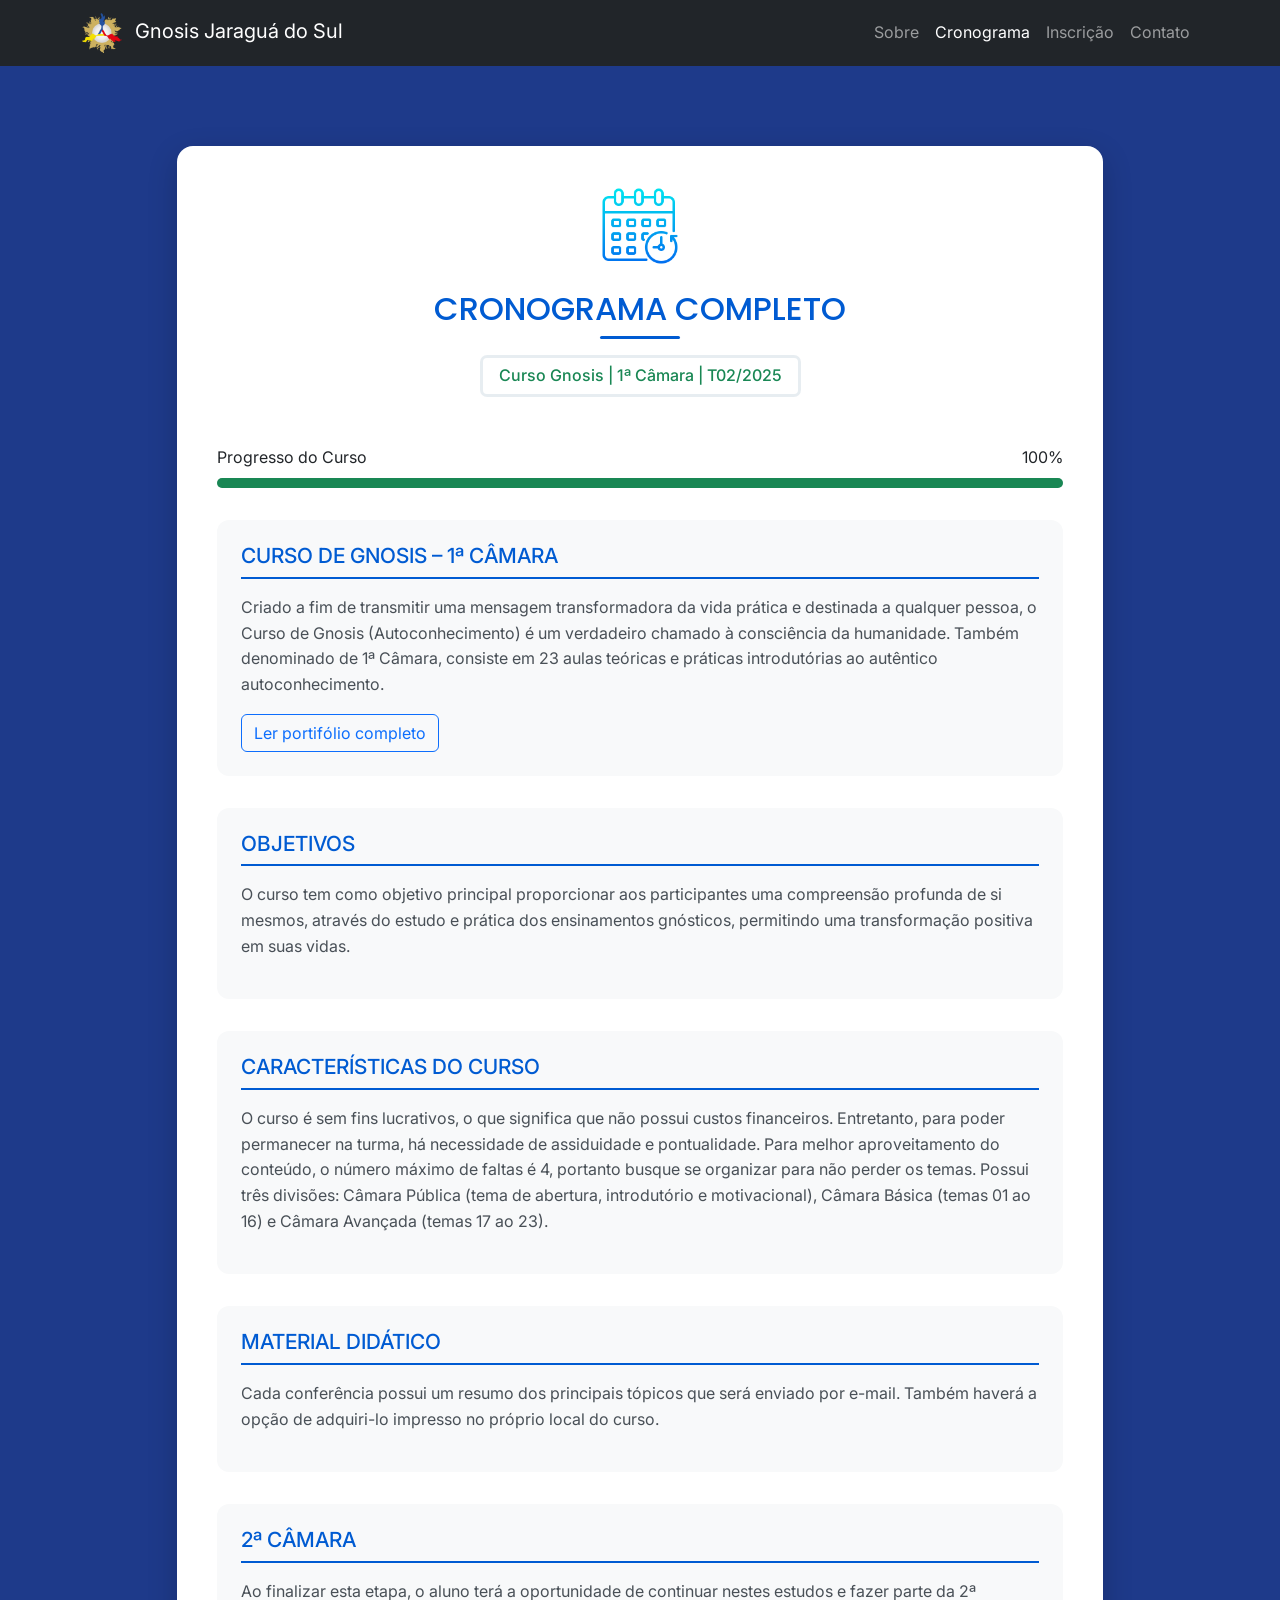
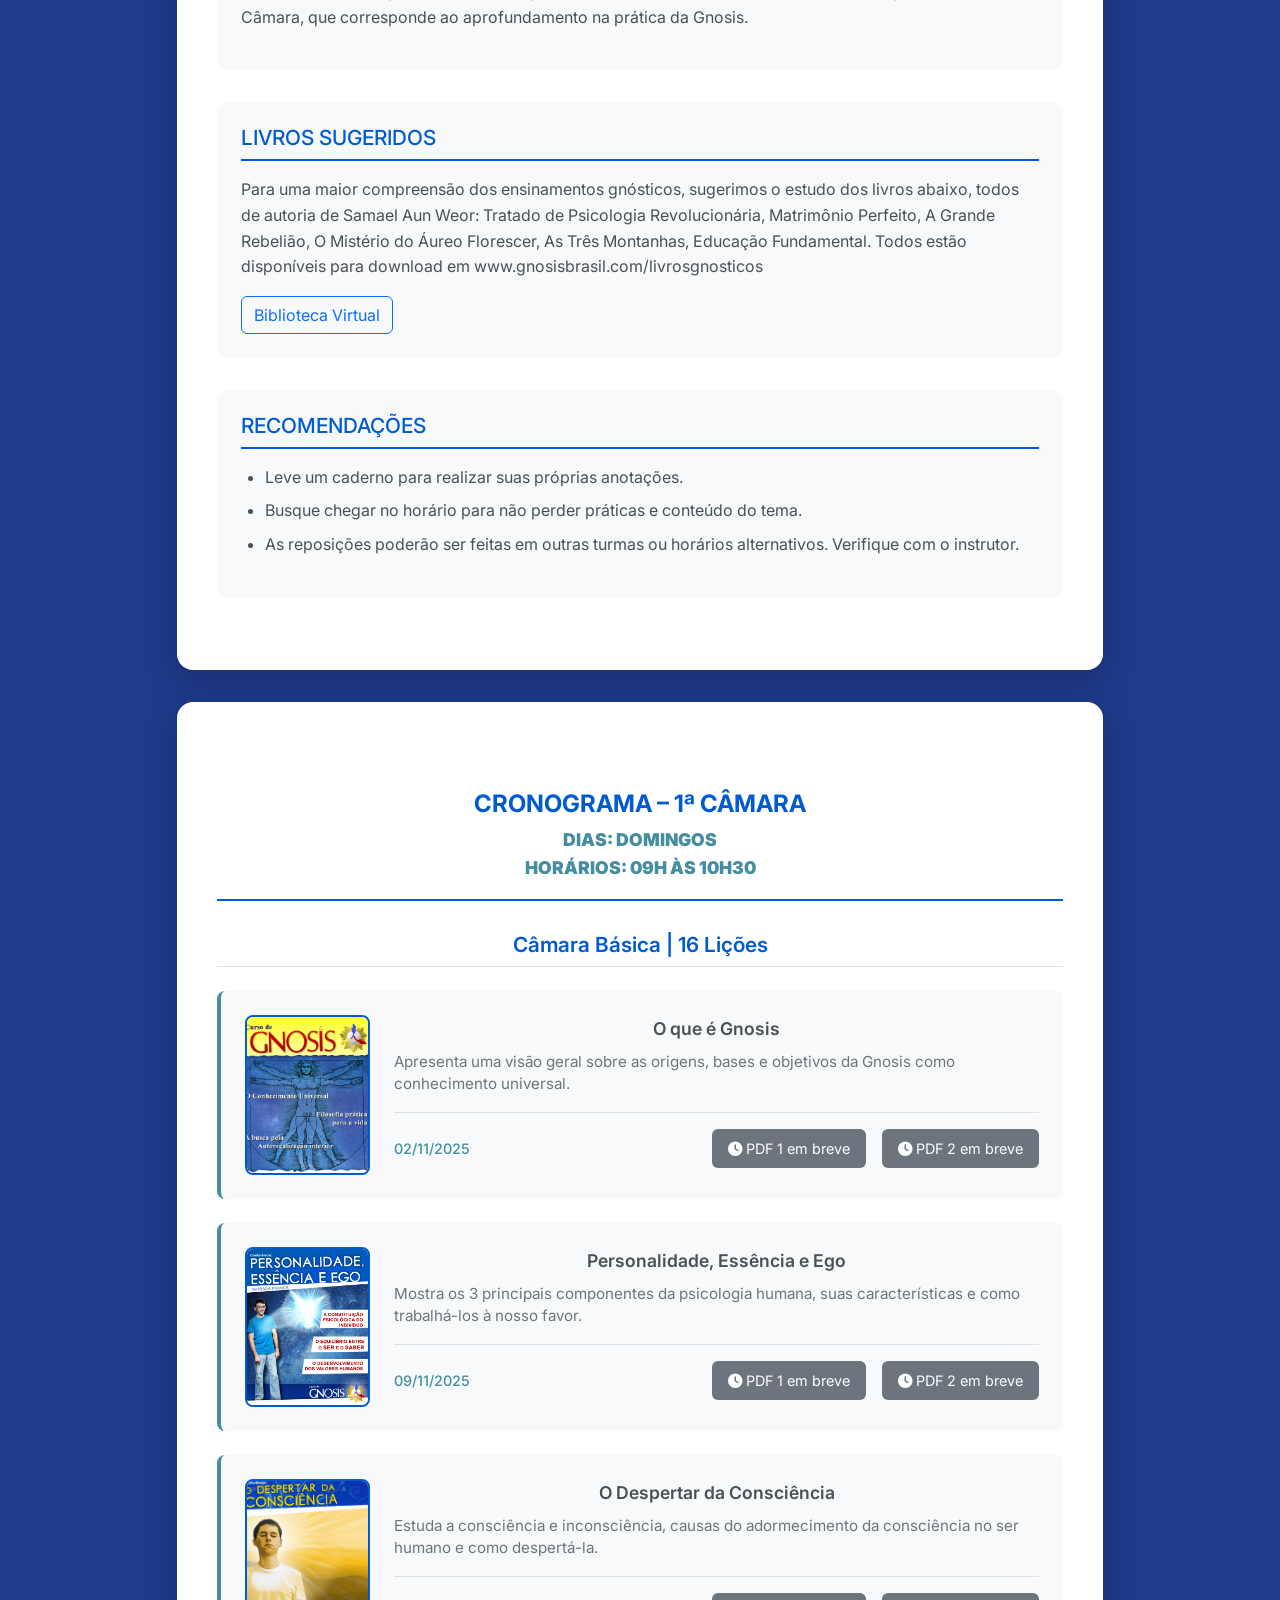
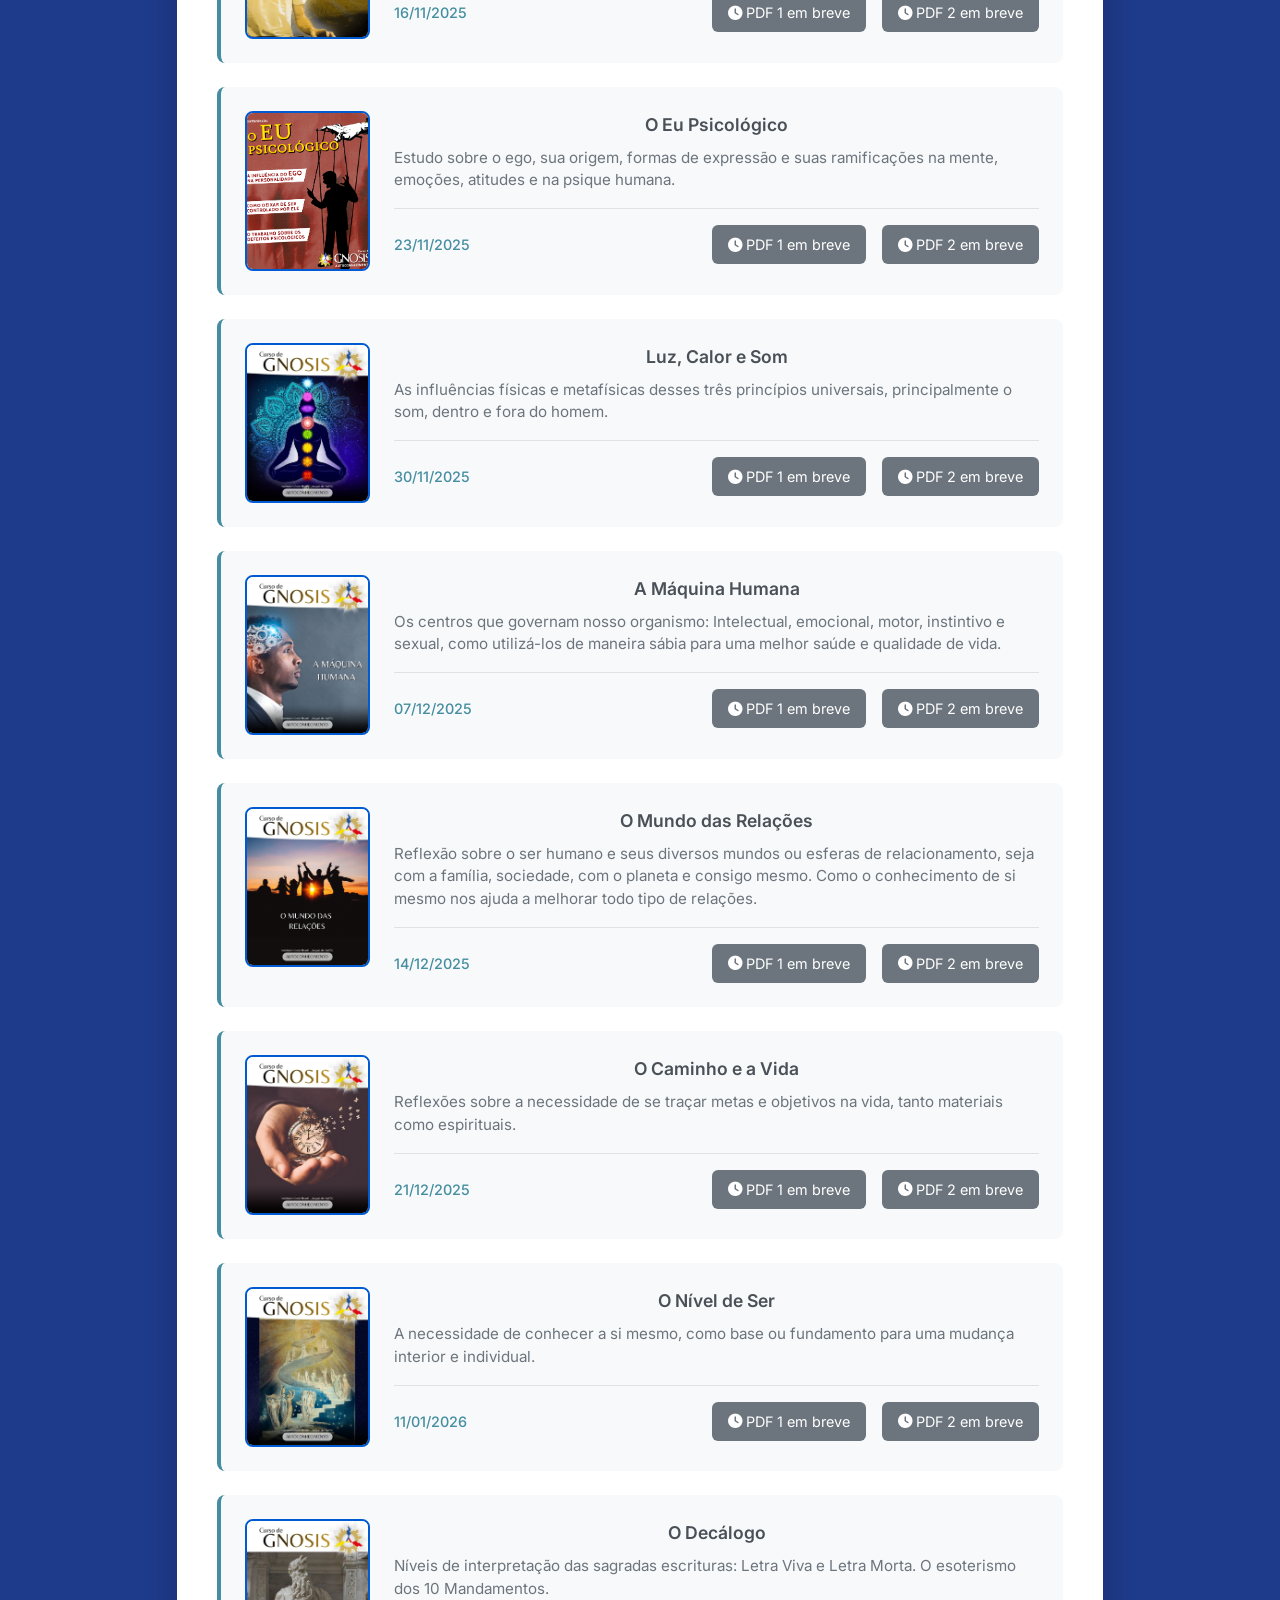
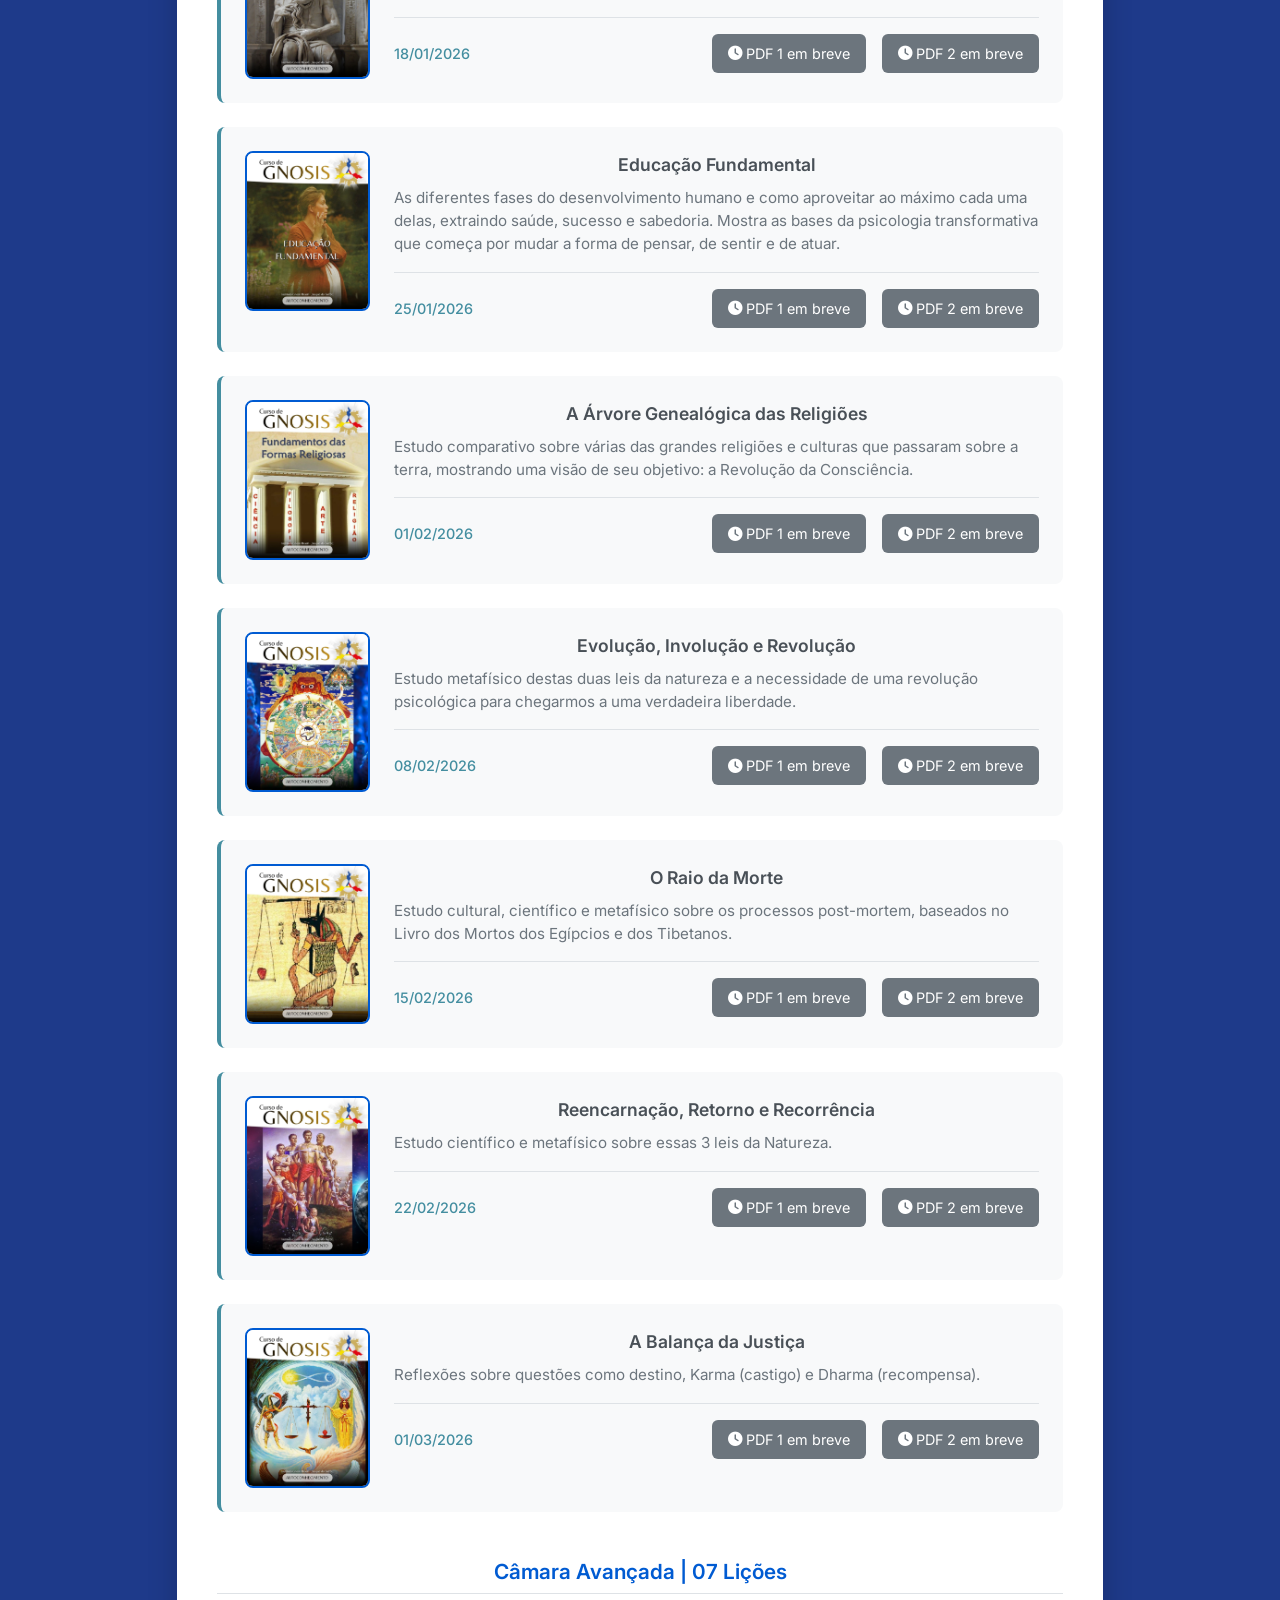
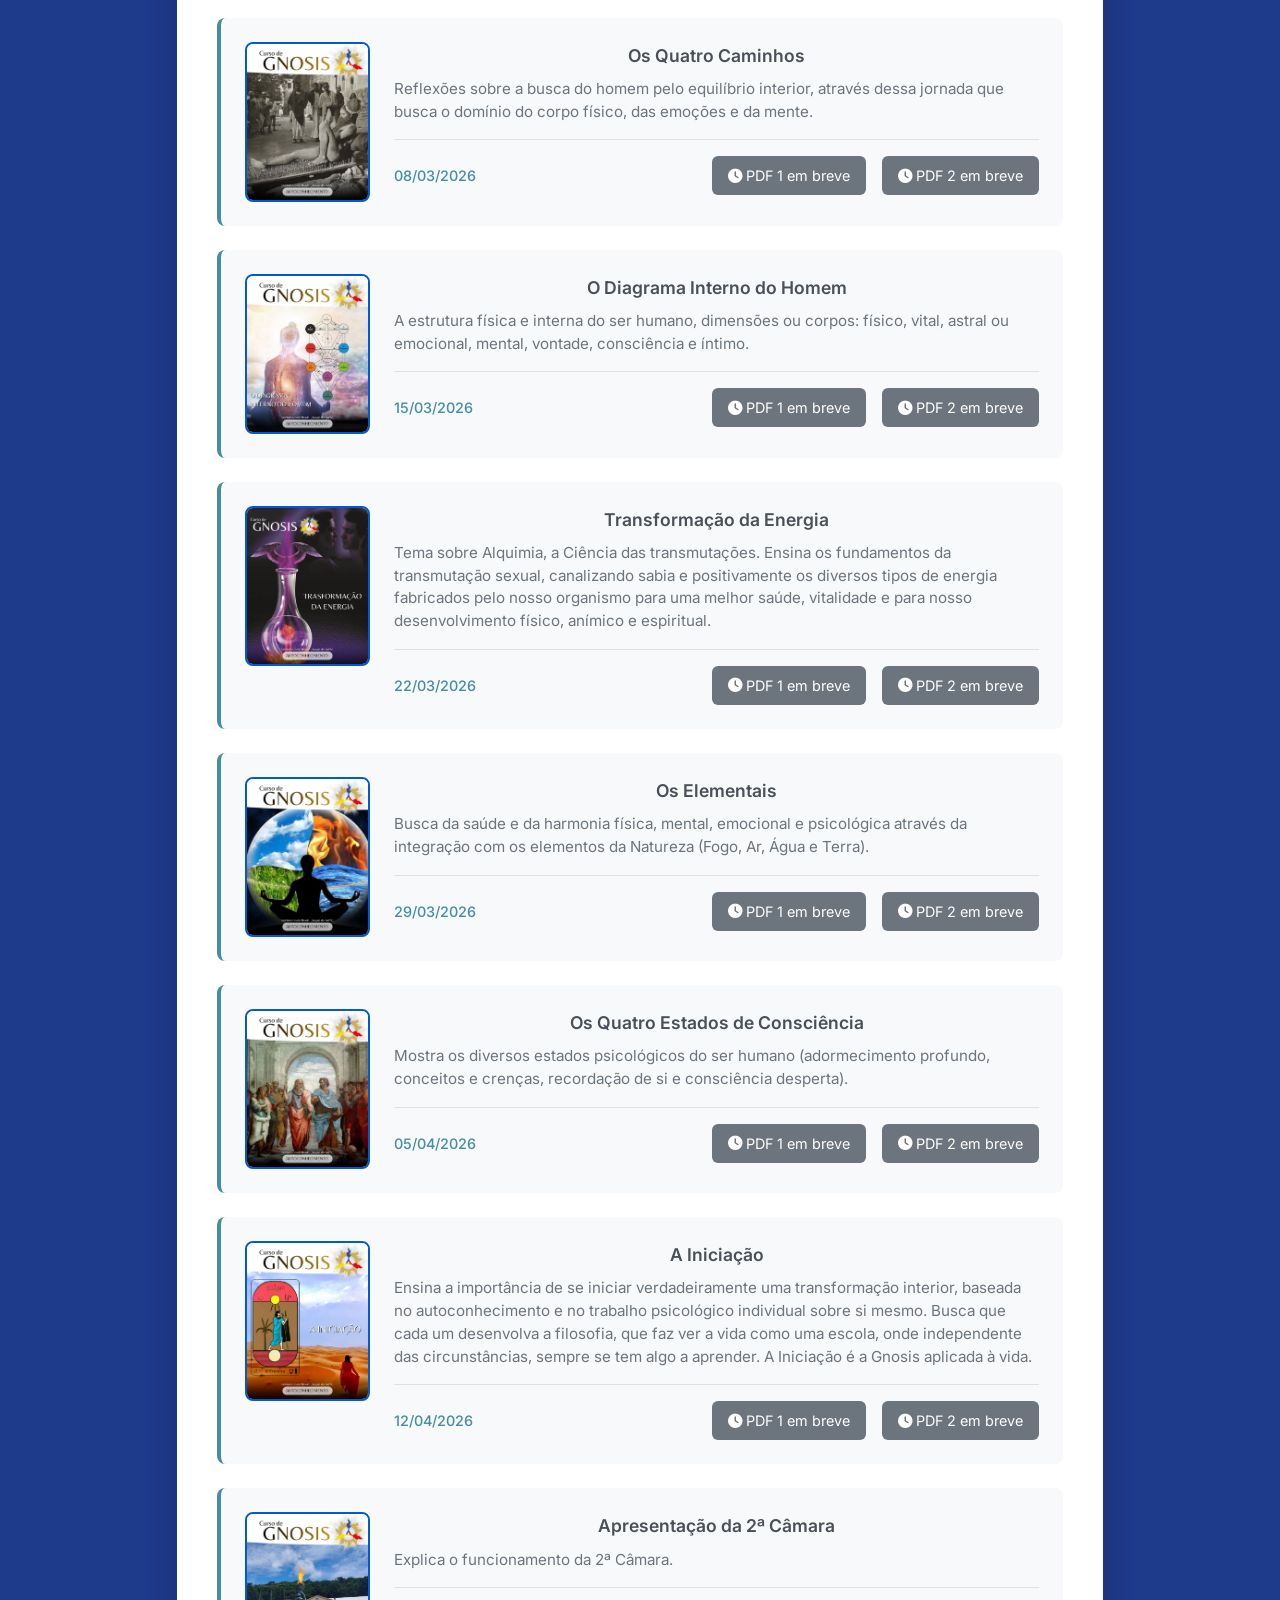
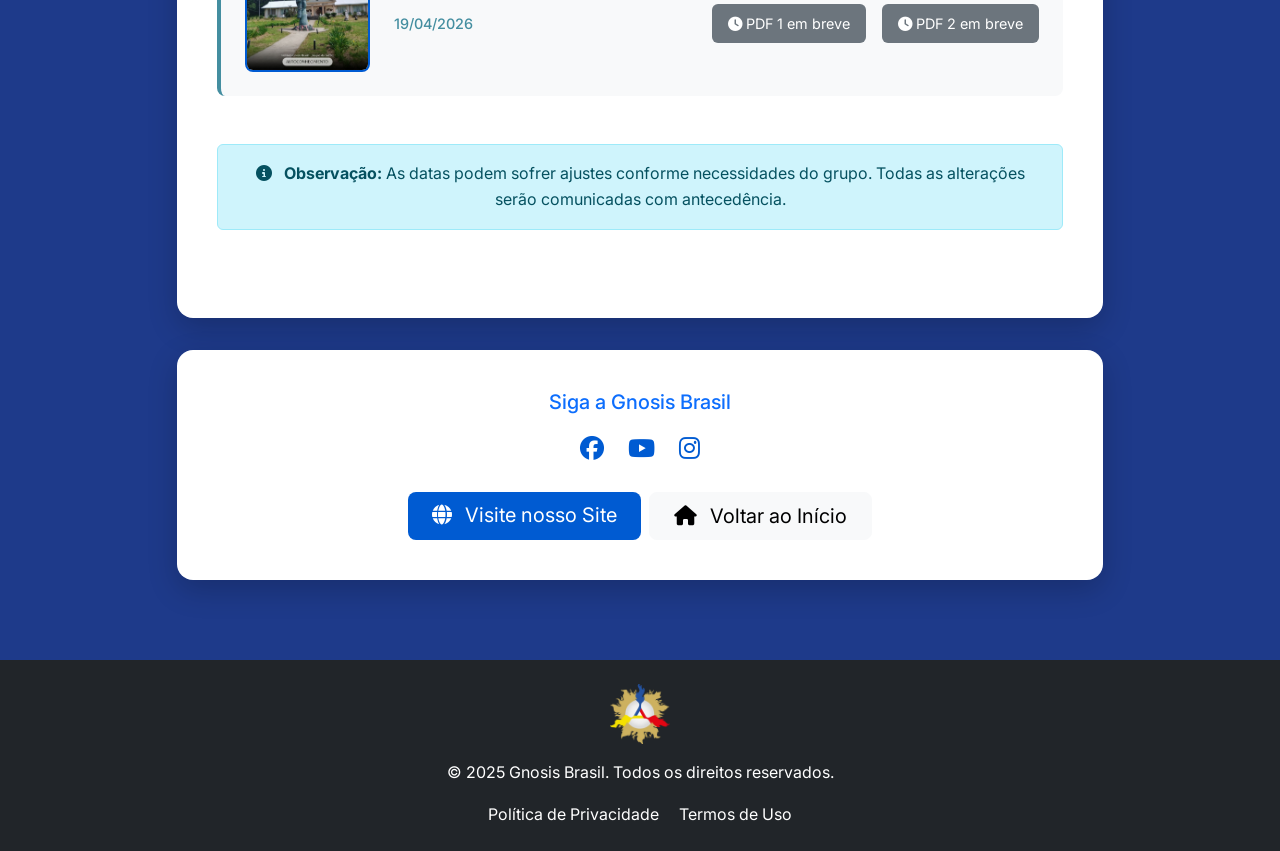
==== cronograma.html @ c0cb57bc "a" ====
<!DOCTYPE html>
<html lang="pt-br">
<head>
  <meta charset="UTF-8">
  <meta name="viewport" content="width=device-width, initial-scale=1.0">
  <title>Cronograma Completo – Gnosis Jaraguá do Sul</title>

  <link href="https://cdn.jsdelivr.net/npm/bootstrap@5.3.0/dist/css/bootstrap.min.css" rel="stylesheet">
  <link rel="stylesheet" href="https://cdnjs.cloudflare.com/ajax/libs/font-awesome/6.4.0/css/all.min.css">
  <link href="https://fonts.googleapis.com/css2?family=Inter:wght@400;500;600&family=Poppins:wght@500;600;700&display=swap" rel="stylesheet">
  <link rel="icon" href="https://gnosisbrasil.com/wp-content/uploads/2020/07/cropped-logo-sol-7-32x32.webp" type="image/webp">

  <style>
    :root {
      --color-primary: #005bd2;
      --color-dark-bg: #1e3a8a;
      --color-text-light: #ffffff;
      --color-accent: #448ea0;
      --color-success: #198754;
      --font-base: 'Inter', sans-serif;
      --font-heading: 'Poppins', sans-serif;
    }

    body {
      font-family: var(--font-base);
      background-color: var(--color-dark-bg);
      color: var(--color-text-light);
      line-height: 1.6;
    }

    /* Card central */
    .confirmation-card {
      background-color: #fff;
      border-radius: 1rem;
      color: #212529;
      padding: 2.5rem;
      box-shadow: 0 10px 30px rgba(0,0,0,0.2);
      text-align: center;
      animation: fadeIn 1s ease-in-out;
      margin: 2rem 0;
    }

    /* Animação fade-in */
    @keyframes fadeIn {
      from { opacity: 0; transform: translateY(20px); }
      to { opacity: 1; transform: translateY(0); }
    }

    h1.title-main {
      font-family: var(--font-heading);
      font-size: 2rem;
      text-transform: uppercase;
      color: var(--color-primary);
      margin-bottom: 0.5rem;
    }

    h2.subtitle {
      font-family: var(--font-base);
      font-size: 1.00rem;
      color: var(--color-success);
      margin-bottom: 1rem;
      border-style: solid;
      border-radius: 7px;
      padding: 2px;
      border-color: rgba(0, 64, 106, 0.094);
      display: inline-block;
      padding: 8px 16px;
    }

    .divider {
      width: 80px;
      height: 3px;
      background-color: var(--color-primary);
      margin: 0 auto 1rem auto;
      border-radius: 3px;
    }

    .lead {
      font-size: 1rem;
      margin-bottom: 1.5rem;
    }

    .details-box {
      padding: 1.5rem;
      border-radius: 0.75rem;
      margin-bottom: 1.5rem;
    }

    .details-box {
      background-color: #f8f9fa;
      text-align: left;
      color: #212529;
    }

    .details-box h5 {
      color: var(--color-primary);
      margin-bottom: 0.75rem;
    }

    .info-grid {
      display: grid;
      grid-template-columns: repeat(auto-fit, minmax(250px, 1fr));
      gap: 1rem;
      margin-top: 1rem;
    }

    .info-card {
      background: white;
      border-radius: 8px;
      padding: 1rem;
      box-shadow: 0 2px 8px rgba(0,0,0,0.1);
      border-left: 4px solid var(--color-primary);
      transition: transform 0.3s ease;
    }

    .info-card:hover {
      transform: translateY(-5px);
    }

    .info-card h6 {
      color: var(--color-primary);
      margin-bottom: 0.5rem;
      font-weight: 600;
    }

    .info-card p {
      margin-bottom: 0;
      font-size: 0.9rem;
    }

    .info-icon {
      color: var(--color-primary);
      margin-right: 0.5rem;
    }

    .social-icon {
      font-size: 1.5rem;
      margin: 0 10px;
      color: var(--color-primary);
      transition: all 0.3s ease;
    }

    .social-icon:hover {
      transform: translateY(-3px);
      color: #5a32a8;
    }

    .btn-gnosis {
      background-color: var(--color-primary);
      color: #fff;
      border: none;
      transition: all 0.3s ease;
    }

    .btn-gnosis:hover {
      background-color: #323aa8;
      transform: scale(1.05);
    }

    /* Estilos para o cronograma */
    .schedule-section {
      margin: 3rem 0;
    }

    .schedule-header {
      text-align: center;
      margin-bottom: 2rem;
      padding-bottom: 1rem;
      border-bottom: 2px solid var(--color-primary);
    }

    .schedule-title {
      color: var(--color-primary);
      font-weight: 700;
      font-size: 1.5rem;
      margin-bottom: 0.5rem;
    }

    .schedule-subtitle {
      color: var(--color-accent);
      font-weight: 600;
      font-size: 1.1rem;
    }

    .chamber-section {
      margin-bottom: 3rem;
    }

    .chamber-title {
      color: var(--color-primary);
      font-weight: 600;
      font-size: 1.3rem;
      margin-bottom: 1.5rem;
      padding-bottom: 0.5rem;
      border-bottom: 1px solid #dee2e6;
    }

    .schedule-item {
      background: #f8f9fa;
      border-radius: 8px;
      padding: 1.5rem;
      margin-bottom: 1.5rem;
      border-left: 4px solid var(--color-accent);
      transition: all 0.3s ease;
      display: flex;
      align-items: flex-start;
    }

    .schedule-item:hover {
      transform: translateX(5px);
      box-shadow: 0 5px 15px rgba(0,0,0,0.1);
    }

    .schedule-image {
      width: 125px;
      height: 160px;
      border-radius: 8px;
      object-fit: cover;
      margin-right: 1.5rem;
      flex-shrink: 0;
      border: 2px solid var(--color-primary);
    }

    .schedule-content {
      flex: 1;
    }

    .schedule-header-row {
      display: flex;
      justify-content: space-between;
      align-items: flex-start;
      margin-bottom: 0.5rem;
    }

    .schedule-topic {
      color: #495057;
      margin-bottom: 0;
      font-weight: 600;
      font-size: 1.1rem;
      flex: 1;
    }

    .schedule-description {
      color: #6c757d;
      margin-bottom: 1rem;
      line-height: 1.5;
      font-size: 0.95rem;
      text-align: left; /* Alinhamento à esquerda adicionado */
    }

    .schedule-footer {
      display: flex;
      justify-content: space-between;
      align-items: center;
      margin-top: 1rem;
      padding-top: 1rem;
      border-top: 1px solid #dee2e6;
    }

    .schedule-date {
      color: var(--color-accent);
      font-size: 0.9rem;
      font-weight: 500;
    }

    .btn-material {
      background-color: var(--color-primary);
      color: white;
      border: none;
      border-radius: 6px;
      padding: 0.5rem 1rem;
      display: flex;
      align-items: center;
      justify-content: center;
      transition: all 0.3s ease;
      font-size: 0.9rem;
      text-decoration: none;
      margin-right: 0.5rem;
    }

    .btn-material:hover {
      background-color: var(--color-accent);
      transform: scale(1.05);
      color: white;
    }

    .btn-material-secondary {
      background-color: var(--color-accent);
      color: white;
      border: none;
      border-radius: 6px;
      padding: 0.5rem 1rem;
      display: flex;
      align-items: center;
      justify-content: center;
      transition: all 0.3s ease;
      font-size: 0.9rem;
      text-decoration: none;
    }

    .btn-material-secondary:hover {
      background-color: var(--color-primary);
      transform: scale(1.05);
      color: white;
    }

    .btn-material:disabled, .btn-material-secondary:disabled {
      background-color: #6c757d;
      cursor: not-allowed;
      transform: none;
    }

    .material-buttons {
      display: flex;
      gap: 0.5rem;
    }

    .hero-section {
      background: linear-gradient(rgba(0, 0, 0, 0.7), rgba(0, 0, 0, 0.7)), url('https://gnosisbrasil.com/wp-content/uploads/2020/07/gnosis-brasil-banner.jpg');
      background-size: cover;
      color: white;
      padding: 100px 0;
      text-align: center;
    }

    .btn-whatsapp {
      background-color: #25D366;
      color: white;
    }

    .feature-icon {
      font-size: 2.5rem;
      margin-bottom: 1rem;
      color: #6f42c1;
    }

    .navbar-brand img {
      height: 40px;
    }

    .astral {
      font-family: 'Amontillados', serif;
      font-weight: normal !important;
      font-size: clamp(2rem, 8vw, 10rem);
    }

    /* Estilos para a barra de progresso */
    .progress-container {
      margin: 2rem 0;
    }

    .progress-label {
      display: flex;
      justify-content: space-between;
      margin-bottom: 0.5rem;
    }

    .progress {
      height: 10px;
      border-radius: 5px;
    }

    /* Layout horizontal para informações importantes */
    .horizontal-info {
      display: flex;
      flex-wrap: wrap;
      gap: 1rem;
      margin-top: 1rem;
    }

    .horizontal-info .info-card {
      flex: 1;
      min-width: 200px;
    }

    /* Estilos para seções informativas */
    .info-section {
      margin: 2rem 0;
      padding: 1.5rem;
      background-color: #f8f9fa;
      border-radius: 0.75rem;
      text-align: left;
    }

    .info-section h3 {
      color: var(--color-primary);
      font-size: 1.3rem;
      margin-bottom: 1rem;
      border-bottom: 2px solid var(--color-primary);
      padding-bottom: 0.5rem;
    }

    .info-section p {
      color: #495057;
      margin-bottom: 1rem;
      line-height: 1.6;
    }

    .info-section ul {
      padding-left: 1.5rem;
      color: #495057;
    }

    .info-section li {
      margin-bottom: 0.5rem;
    }

    /* Melhorias para dispositivos móveis */
    @media (max-width: 768px) {
      .confirmation-card { 
        padding: 1.5rem; 
        margin: 1rem 0;
      }
      h1.title-main { 
        font-size: 1.7rem; 
      }
      h2.subtitle { 
        font-size: 1.1rem; 
      }
      .info-grid { 
        grid-template-columns: 1fr; 
      }
      .schedule-item { 
        flex-direction: column; 
      }
      .schedule-image {
        width: 100%;
        height: 325px;
        margin-right: 0;
        margin-bottom: 1rem;
      }
      .schedule-header-row {
        flex-direction: column;
      }
      .schedule-footer {
        flex-direction: column;
        align-items: flex-start;
        gap: 1rem;
      }
      .navbar-brand {
        font-size: 0.9rem;
      }
      .horizontal-info .info-card {
        min-width: 100%;
      }
      .material-buttons {
        flex-direction: column;
        width: 100%;
      }
      .btn-material, .btn-material-secondary {
        width: 100%;
        margin-right: 0;
      }
    }

    /* Melhorias para impressão */
    @media print {
      .navbar, .btn-material, .btn-material-secondary, .social-media, footer {
        display: none !important;
      }
      .confirmation-card {
        box-shadow: none;
        border: 1px solid #ddd;
      }
    }
  </style>
</head>

<body>

<nav class="navbar navbar-expand-lg navbar-dark bg-dark sticky-top">
  <div class="container">
    <a class="navbar-brand" href="#">
      <img src="img/cropped-logo-sol-7.webp" alt="Logo Gnosis" class="me-2">
      Gnosis Jaraguá do Sul
    </a>
    <button class="navbar-toggler" type="button" data-bs-toggle="collapse" data-bs-target="#navbarNav">
      <span class="navbar-toggler-icon"></span>
    </button>
    <div class="collapse navbar-collapse" id="navbarNav">
      <ul class="navbar-nav ms-auto">
        <li class="nav-item">
          <a class="nav-link" href="https://gnosisbrasil.com/quem-somos/">Sobre</a>
        </li>
        <li class="nav-item">
          <a class="nav-link active" href="conograma.html">Cronograma</a>
        </li>
        <li class="nav-item">
          <a class="nav-link" href="index.html">Inscrição</a>
        </li>
        <li class="nav-item">
          <a class="nav-link" href="#contact">Contato</a>
        </li>
      </ul>
    </div>
  </div>
</nav>

<section class="py-5">
  <div class="container">
    <div class="row justify-content-center">
      <div class="col-lg-10">
        <div class="confirmation-card">
          <div class="mb-4">
            <img src="img/2343637.png" alt="Logo Gnosis" style="height: 80px;">
          </div>
          <h1 class="title-main">Cronograma Completo</h1>
          <div class="divider"></div>
          <h2 class="subtitle">Curso Gnosis | 1ª Câmara | T02/2025</h2>
          
          <!-- Barra de progresso do curso -->
          <div class="progress-container">
            <div class="progress-label">
              <span>Progresso do Curso</span>
              <span id="progress-percentage">0%</span>
            </div>
            <div class="progress">
              <div id="course-progress" class="progress-bar bg-success" role="progressbar" style="width: 0%" aria-valuenow="0" aria-valuemin="0" aria-valuemax="100"></div>
            </div>
          </div>
          
          <!-- Seções informativas reorganizadas -->
          <div class="info-section">
            <h3>CURSO DE GNOSIS – 1ª CÂMARA</h3>
            <p>Criado a fim de transmitir uma mensagem transformadora da vida prática e destinada a qualquer pessoa, o Curso de Gnosis (Autoconhecimento) é um verdadeiro chamado à consciência da humanidade. Também denominado de 1ª Câmara, consiste em 23 aulas teóricas e práticas introdutórias ao autêntico autoconhecimento.</p>
            <a target="_blank" href="https://gnosisbrasil.com/quem-somos/" class="btn btn-outline-primary">Ler portifólio completo</a>
          </div>

          <div class="info-section">
            <h3>OBJETIVOS</h3>
            <p>O curso tem como objetivo principal proporcionar aos participantes uma compreensão profunda de si mesmos, através do estudo e prática dos ensinamentos gnósticos, permitindo uma transformação positiva em suas vidas.</p>
          </div>

          <div class="info-section">
            <h3>CARACTERÍSTICAS DO CURSO</h3>
            <p>O curso é sem fins lucrativos, o que significa que não possui custos financeiros. Entretanto, para poder permanecer na turma, há necessidade de assiduidade e pontualidade. Para melhor aproveitamento do conteúdo, o número máximo de faltas é 4, portanto busque se organizar para não perder os temas. Possui três divisões: Câmara Pública (tema de abertura, introdutório e motivacional), Câmara Básica (temas 01 ao 16) e Câmara Avançada (temas 17 ao 23).</p>
          </div>

          <div class="info-section">
            <h3>MATERIAL DIDÁTICO</h3>
            <p>Cada conferência possui um resumo dos principais tópicos que será enviado por e-mail. Também haverá a opção de adquiri-lo impresso no próprio local do curso.</p>
          </div>

          <div class="info-section">
            <h3>2ª CÂMARA</h3>
            <p>Ao finalizar esta etapa, o aluno terá a oportunidade de continuar nestes estudos e fazer parte da 2ª Câmara, que corresponde ao aprofundamento na prática da Gnosis.</p>
          </div>

          <div class="info-section">
            <h3>LIVROS SUGERIDOS</h3>
            <p>Para uma maior compreensão dos ensinamentos gnósticos, sugerimos o estudo dos livros abaixo, todos de autoria de Samael Aun Weor: Tratado de Psicologia Revolucionária, Matrimônio Perfeito, A Grande Rebelião, O Mistério do Áureo Florescer, As Três Montanhas, Educação Fundamental. Todos estão disponíveis para download em www.gnosisbrasil.com/livrosgnosticos</p>
            <a target="_blank" href="https://gnosisbrasil.com/livros/" class="btn btn-outline-primary">Biblioteca Virtual</a>
          </div>

          <div class="info-section">
            <h3>RECOMENDAÇÕES</h3>
            <ul>
              <li>Leve um caderno para realizar suas próprias anotações.</li>
              <li>Busque chegar no horário para não perder práticas e conteúdo do tema.</li>
              <li>As reposições poderão ser feitas em outras turmas ou horários alternativos. Verifique com o instrutor.</li>
            </ul>
          </div>
        </div>

        <!-- Cronograma exibido diretamente na página -->
        <div class="confirmation-card">
          <div class="schedule-section">
            <div class="schedule-header">
              <h4 class="schedule-title">CRONOGRAMA – 1ª CÂMARA</h4>
              <div class="schedule-subtitle">
                <div><strong>DIAS: DOMINGOS</strong></div>
                <div><strong>HORÁRIOS: 09H ÀS 10H30</strong></div>
              </div>
            </div>

            <div class="chamber-section">
              <h5 class="chamber-title">Câmara Básica | 16 Lições</h5>
              <div id="basicChamberDates">
                <!-- Conteúdo gerado dinamicamente -->
              </div>
            </div>

            <div class="chamber-section">
              <h5 class="chamber-title">Câmara Avançada | 07 Lições</h5>
              <div id="advancedChamberDates">
                <!-- Conteúdo gerado dinamicamente -->
              </div>
            </div>

            <div class="alert alert-info mt-4">
              <i class="fas fa-info-circle me-2"></i>
              <strong>Observação:</strong> As datas podem sofrer ajustes conforme necessidades do grupo. 
              Todas as alterações serão comunicadas com antecedência.
            </div>
          </div>
        </div>

        <div class="confirmation-card text-center">
          <div class="social-media mb-4">
            <h5 class="text-primary mb-3">Siga a Gnosis Brasil</h5>
            <a href="https://www.facebook.com/gnosisbrasil/" target="_blank" class="social-icon"><i class="fab fa-facebook"></i></a>
            <a href="https://www.youtube.com/gnosisbrasilcanal" target="_blank" class="social-icon"><i class="fab fa-youtube"></i></a>
            <a href="https://www.instagram.com/gnosisbrasil" target="_blank" class="social-icon"><i class="fab fa-instagram"></i></a>
          </div>

          <div class="d-grid gap-2 d-sm-flex justify-content-sm-center">
            <a href="https://gnosisbrasil.com" class="btn btn-gnosis btn-lg px-4"><i class="fas fa-globe me-2"></i> Visite nosso Site</a>
            <a href="index.html" class="btn btn-light btn-lg px-4"><i class="fas fa-home me-2"></i> Voltar ao Início</a>
          </div>
        </div>
      </div>
    </div>
  </div>
</section>

<footer class="py-4 bg-dark text-white text-center">
  <div class="container">
    <div class="mb-3">
      <img src="img/cropped-logo-sol-7.webp" alt="Logo Gnosis" style="height: 60px;">
    </div>
    <p>&copy; 2025 Gnosis Brasil. Todos os direitos reservados.</p>
    <p class="mb-0">
      <a href="https://gnosisbrasil.com/politica-de-privacidade/" class="text-white text-decoration-none me-3">Política de Privacidade</a>
      <a href="https://gnosisbrasil.com/termos-de-uso/" class="text-white text-decoration-none">Termos de Uso</a>
    </p>
  </div>
</footer>

<script src="https://cdn.jsdelivr.net/npm/bootstrap@5.3.0/dist/js/bootstrap.bundle.min.js"></script>

<script>
  // Links das aulas
  const lessonLinks = {
    1: "",
    2: "",
    3: "",
    4: "",
    5: "",
    6: "",
    7: "",
    8: "",
    9: "",
    10: "",
    11: "",
    12: "",
    13: "",
    14: "",
    15: "",
    16: ""
  };

  // Links para o segundo PDF de cada aula
  const lessonLinksSecondary = {
    1: "",
    2: "",
    3: "",
    4: "",
    5: "",
    6: "",
    7: "",
    8: "",
    9: "",
    10: "",
    11: "",
    12: "",
    13: "",
    14: "",
    15: "",
    16: ""
  };

  // Descrições das aulas
 const lessonDescriptions = {
    1: "Apresenta uma visão geral sobre as origens, bases e objetivos da Gnosis como conhecimento universal.",
    2: "Mostra os 3 principais componentes da psicologia humana, suas características e como trabalhá-los à nosso favor.",
    3: "Estuda a consciência e inconsciência, causas do adormecimento da consciência no ser humano e como despertá-la.",
    4: "Estudo sobre o ego, sua origem, formas de expressão e suas ramificações na mente, emoções, atitudes e na psique humana.",
    5: "As influências físicas e metafísicas desses três princípios universais, principalmente o som, dentro e fora do homem.",
    6: "Os centros que governam nosso organismo: Intelectual, emocional, motor, instintivo e sexual, como utilizá-los de maneira sábia para uma melhor saúde e qualidade de vida.",
    7: "Reflexão sobre o ser humano e seus diversos mundos ou esferas de relacionamento, seja com a família, sociedade, com o planeta e consigo mesmo. Como o conhecimento de si mesmo nos ajuda a melhorar todo tipo de relações.",
    8: "Reflexões sobre a necessidade de se traçar metas e objetivos na vida, tanto materiais como espirituais.",
    9: "A necessidade de conhecer a si mesmo, como base ou fundamento para uma mudança interior e individual.",
    10: "Níveis de interpretação das sagradas escrituras: Letra Viva e Letra Morta. O esoterismo dos 10 Mandamentos.",
    11: "As diferentes fases do desenvolvimento humano e como aproveitar ao máximo cada uma delas, extraindo saúde, sucesso e sabedoria. Mostra as bases da psicologia transformativa que começa por mudar a forma de pensar, de sentir e de atuar.",
    12: "Estudo comparativo sobre várias das grandes religiões e culturas que passaram sobre a terra, mostrando uma visão de seu objetivo: a Revolução da Consciência.",
    13: "Estudo metafísico destas duas leis da natureza e a necessidade de uma revolução psicológica para chegarmos a uma verdadeira liberdade.",
    14: "Estudo cultural, científico e metafísico sobre os processos post-mortem, baseados no Livro dos Mortos dos Egípcios e dos Tibetanos.",
    15: "Estudo científico e metafísico sobre essas 3 leis da Natureza.",
    16: "Reflexões sobre questões como destino, Karma (castigo) e Dharma (recompensa).",
    17: "Reflexões sobre a busca do homem pelo equilíbrio interior, através dessa jornada que busca o domínio do corpo físico, das emoções e da mente.",
    18: "A estrutura física e interna do ser humano, dimensões ou corpos: físico, vital, astral ou emocional, mental, vontade, consciência e íntimo.",
    19: "Tema sobre Alquimia, a Ciência das transmutações. Ensina os fundamentos da transmutação sexual, canalizando sabia e positivamente os diversos tipos de energia fabricados pelo nosso organismo para uma melhor saúde, vitalidade e para nosso desenvolvimento físico, anímico e espiritual.",
    20: "Busca da saúde e da harmonia física, mental, emocional e psicológica através da integração com os elementos da Natureza (Fogo, Ar, Água e Terra).",
    21: "Mostra os diversos estados psicológicos do ser humano (adormecimento profundo, conceitos e crenças, recordação de si e consciência desperta).",
    22: "Ensina a importância de se iniciar verdadeiramente uma transformação interior, baseada no autoconhecimento e no trabalho psicológico individual sobre si mesmo. Busca que cada um desenvolva a filosofia, que faz ver a vida como uma escola, onde independente das circunstâncias, sempre se tem algo a aprender. A Iniciação é a Gnosis aplicada à vida.",
    23: "Explica o funcionamento da 2ª Câmara."
};
  // Imagens para cada aula
  const lessonImages = {
    1: "img/Curso de Gnosis 04.jpg",
    2: "img/Personalidade, Essência e Ego 03.jpg",
    3: "img/O Despertar da Consciência 02.jpg",
    4: "img/O Eu Psicológico 02.jpg",
    5: "img/05. Luz, Calor e Som.jpg",
    6: "img/shutterstock_1336371356.jpg",
    7: "img/licao07.jpg",
    8: "img/licao8.jpg",
    9: "img/1f6dabc7e410fd988a3764d04f50aa8f.jpg",
    10: "img/moises_michelangelo 01.jpg",
    11: "img/eea26514a339878a92c6b7f1cd789608.jpg",
    12: "img/jesus cristo.jpg",
    13: "img/Representação budista da Roda do Samsara.jpg",
    14: "img/karma-saude.jpg",
    15: "img/retorno.jpg",
    16: "img/libra_Johfra.jpg",
    17: "img/faquir.jpg",
    18: "img/Post para Instagram Limites Saudáveis.jpg",
    19: "img/transmutacao.jpg",
    20: "img/196d8450312a3d74f29b654b60efaed5.jpg",
    21: "img/81ef50d66f9651d2112bb379e942fbda.jpg",
    22: "img/Post paraj Instagram Limites Saudáveis.jpg",
    23: "img/Post para Instagrammn Limites Saudáveis.jpg"
  };

  // Conteúdo das palestras
  const basicChamber = [
    "O que é Gnosis",
    "Personalidade, Essência e Ego",
    "O Despertar da Consciência",
    "O Eu Psicológico",
    "Luz, Calor e Som",
    "A Máquina Humana",
    "O Mundo das Relações",
    "O Caminho e a Vida",
    "O Nível de Ser",
    "O Decálogo",
    "Educação Fundamental",
    "A Árvore Genealógica das Religiões",
    "Evolução, Involução e Revolução",
    "O Raio da Morte",
    "Reencarnação, Retorno e Recorrência",
    "A Balança da Justiça"
  ];

  const advancedChamber = [
    "Os Quatro Caminhos",
    "O Diagrama Interno do Homem",
    "Transformação da Energia",
    "Os Elementais",
    "Os Quatro Estados de Consciência",
    "A Iniciação",
    "Apresentação da 2ª Câmara"
  ];

  // DATAS ATUALIZADAS CONFORME SOLICITADO
  const FIRST_LESSON_DATE = new Date('2025-11-02T09:00:00'); // Primeira aula 02/11/2025
  const LAST_LESSON_2025 = new Date('2025-12-21T09:00:00'); // Última aula de 2025
  const FIRST_LESSON_2026 = new Date('2026-01-11T09:00:00'); // Primeira aula de 2026

  // Função para formatar data no formato brasileiro
  function formatDateForDisplay(date) {
    const options = { day: '2-digit', month: '2-digit', year: 'numeric' };
    return date.toLocaleDateString('pt-BR', options);
  }

  // Função para calcular as datas das palestras COM RECESSO
  function calculateScheduleDates() {
    let currentDate = new Date(FIRST_LESSON_DATE); 
    const scheduleDates = [];
    let lessonCount = 0;

    // Aulas de 2025 (até 21/12)
    while (currentDate <= LAST_LESSON_2025 && lessonCount < 23) {
      scheduleDates.push(new Date(currentDate));
      currentDate.setDate(currentDate.getDate() + 7);
      lessonCount++;
    }

    // Pular para 2026 (11/01)
    currentDate = new Date(FIRST_LESSON_2026);

    // Continuar as aulas de 2026
    while (lessonCount < 23) {
      scheduleDates.push(new Date(currentDate));
      currentDate.setDate(currentDate.getDate() + 7);
      lessonCount++;
    }

    return scheduleDates;
  }

  // Função para atualizar a barra de progresso
  function updateProgressBar() {
    const today = new Date();
    const startDate = new Date(FIRST_LESSON_DATE);
    const endDate = calculateScheduleDates()[22]; // Data da última aula
    
    // Calcular progresso baseado na data atual
    const totalDuration = endDate - startDate;
    const elapsed = today - startDate;
    
    let progressPercentage = Math.min(Math.max((elapsed / totalDuration) * 100, 0), 100);
    
    // Se o curso ainda não começou
    if (today < startDate) {
      progressPercentage = 0;
    }
    
    // Se o curso já terminou
    if (today > endDate) {
      progressPercentage = 100;
    }
    
    // Atualizar a barra de progresso
    const progressBar = document.getElementById('course-progress');
    const progressPercentageText = document.getElementById('progress-percentage');
    
    progressBar.style.width = `${progressPercentage}%`;
    progressBar.setAttribute('aria-valuenow', progressPercentage);
    progressPercentageText.textContent = `${Math.round(progressPercentage)}%`;
  }

  // Função para renderizar o cronograma
  function renderSchedule() {
    const dates = calculateScheduleDates();
    const basicContainer = document.getElementById('basicChamberDates');
    const advancedContainer = document.getElementById('advancedChamberDates');

    // Renderizar Câmara Básica (16 primeiras aulas)
    basicChamber.forEach((topic, index) => {
      const lessonNumber = index + 1;
      const scheduleItem = document.createElement('div');
      scheduleItem.className = 'schedule-item';
      scheduleItem.innerHTML = `
        <img src="${lessonImages[lessonNumber]}" alt="${topic}" class="schedule-image">
        <div class="schedule-content">
          <div class="schedule-header-row">
            <div class="schedule-topic">${topic}</div>
          </div>
          <div class="schedule-description">${lessonDescriptions[lessonNumber]}</div>
          <div class="schedule-footer">
            <div class="schedule-date">${formatDateForDisplay(dates[index])}</div>
            <div class="material-buttons">
              ${lessonLinks[lessonNumber] ? 
                `<a href="${lessonLinks[lessonNumber]}" target="_blank" class="btn-material">
                  <i class="fas fa-file-pdf me-1"></i>PDF 1
                </a>` : 
                '<button class="btn-material" disabled><i class="fas fa-clock me-1"></i>PDF 1 em breve</button>'
              }
              ${lessonLinksSecondary[lessonNumber] ? 
                `<a href="${lessonLinksSecondary[lessonNumber]}" target="_blank" class="btn-material-secondary">
                  <i class="fas fa-file-pdf me-1"></i>PDF 2
                </a>` : 
                '<button class="btn-material-secondary" disabled><i class="fas fa-clock me-1"></i>PDF 2 em breve</button>'
              }
            </div>
          </div>
        </div>
      `;
      basicContainer.appendChild(scheduleItem);
    });

    // Renderizar Câmara Avançada (7 últimas aulas)
    advancedChamber.forEach((topic, index) => {
      const lessonNumber = index + 17;
      const scheduleItem = document.createElement('div');
      scheduleItem.className = 'schedule-item';
      scheduleItem.innerHTML = `
        <img src="${lessonImages[lessonNumber]}" alt="${topic}" class="schedule-image">
        <div class="schedule-content">
          <div class="schedule-header-row">
            <div class="schedule-topic">${topic}</div>
          </div>
          <div class="schedule-description">${lessonDescriptions[lessonNumber]}</div>
          <div class="schedule-footer">
            <div class="schedule-date">${formatDateForDisplay(dates[index + 16])}</div>
            <div class="material-buttons">
              <button class="btn-material" disabled>
                <i class="fas fa-clock me-1"></i>PDF 1 em breve
              </button>
              <button class="btn-material-secondary" disabled>
                <i class="fas fa-clock me-1"></i>PDF 2 em breve
              </button>
            </div>
          </div>
        </div>
      `;
      advancedContainer.appendChild(scheduleItem);
    });
  }

  // Executar quando a página carregar
  document.addEventListener('DOMContentLoaded', function() {
    renderSchedule();
    updateProgressBar();
    
    // Atualizar a barra de progresso a cada minuto
    setInterval(updateProgressBar, 60000);
  });
</script>
</body>
</html>
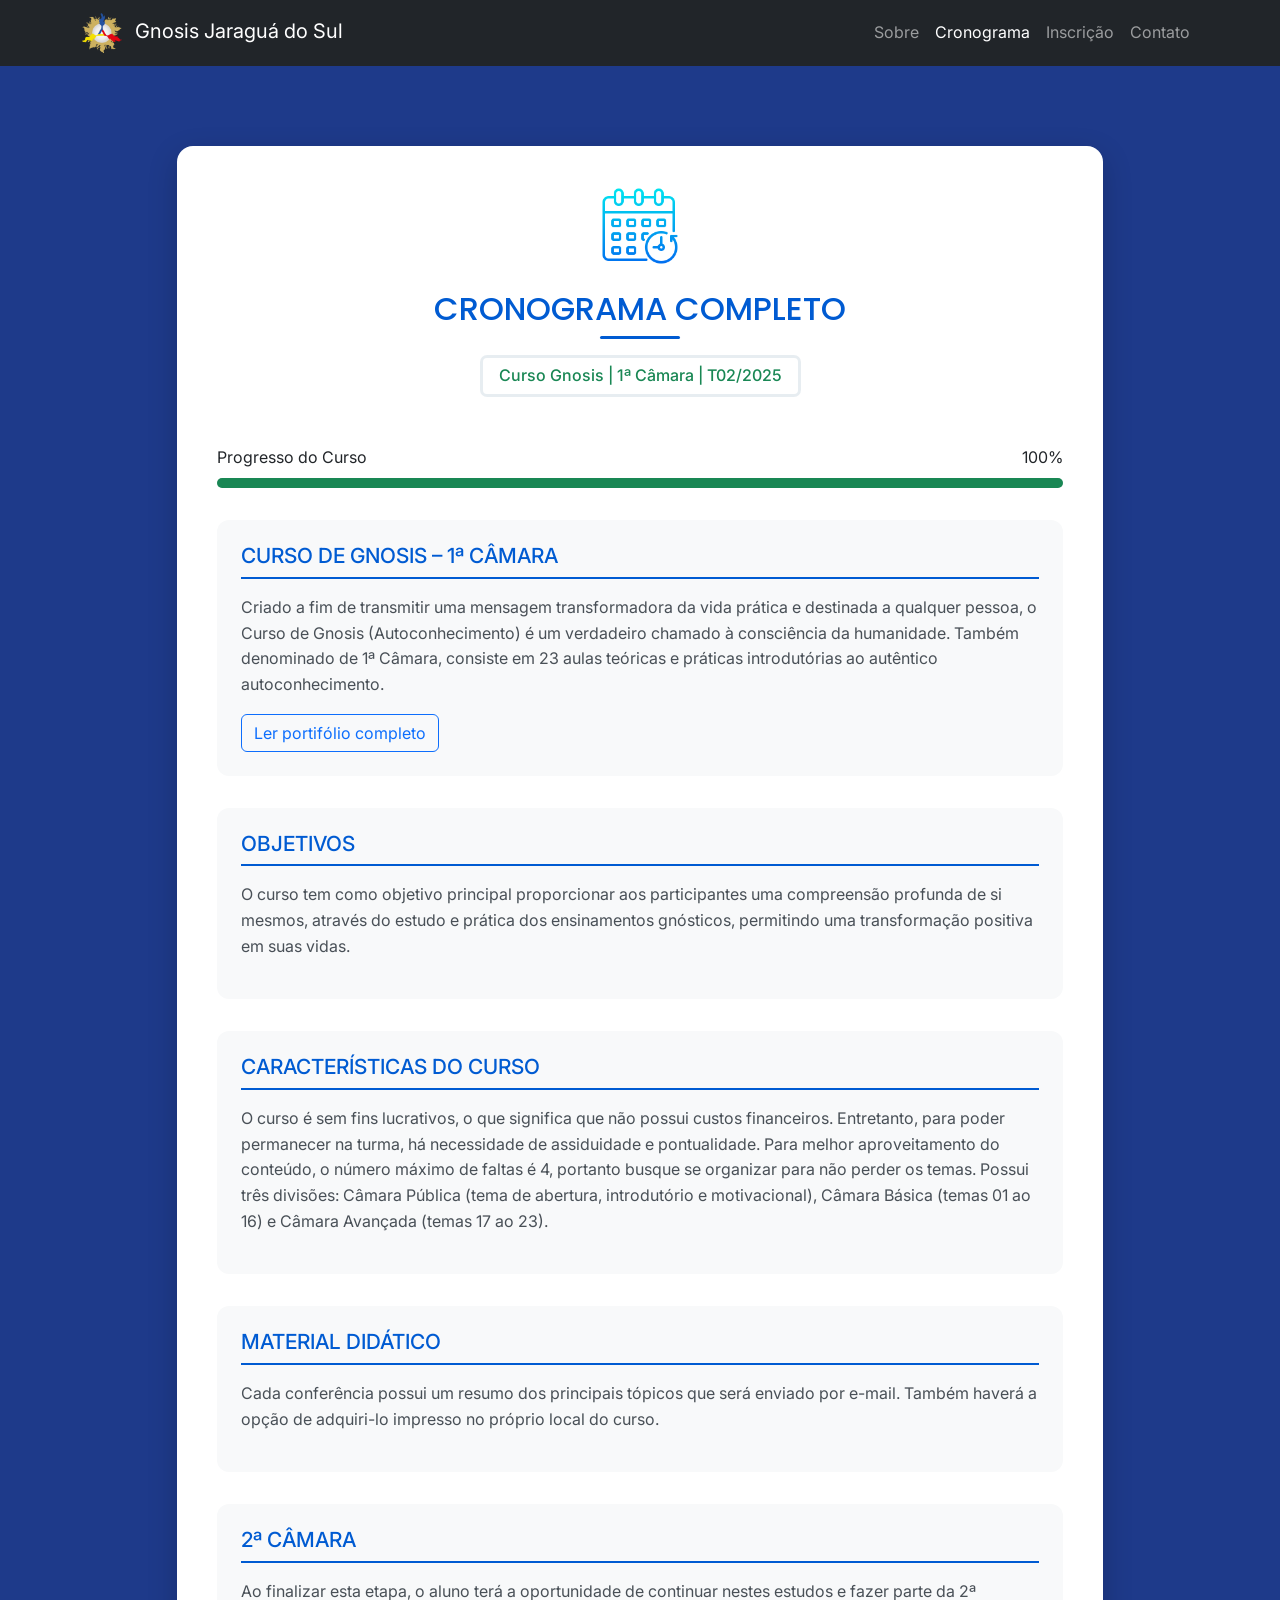
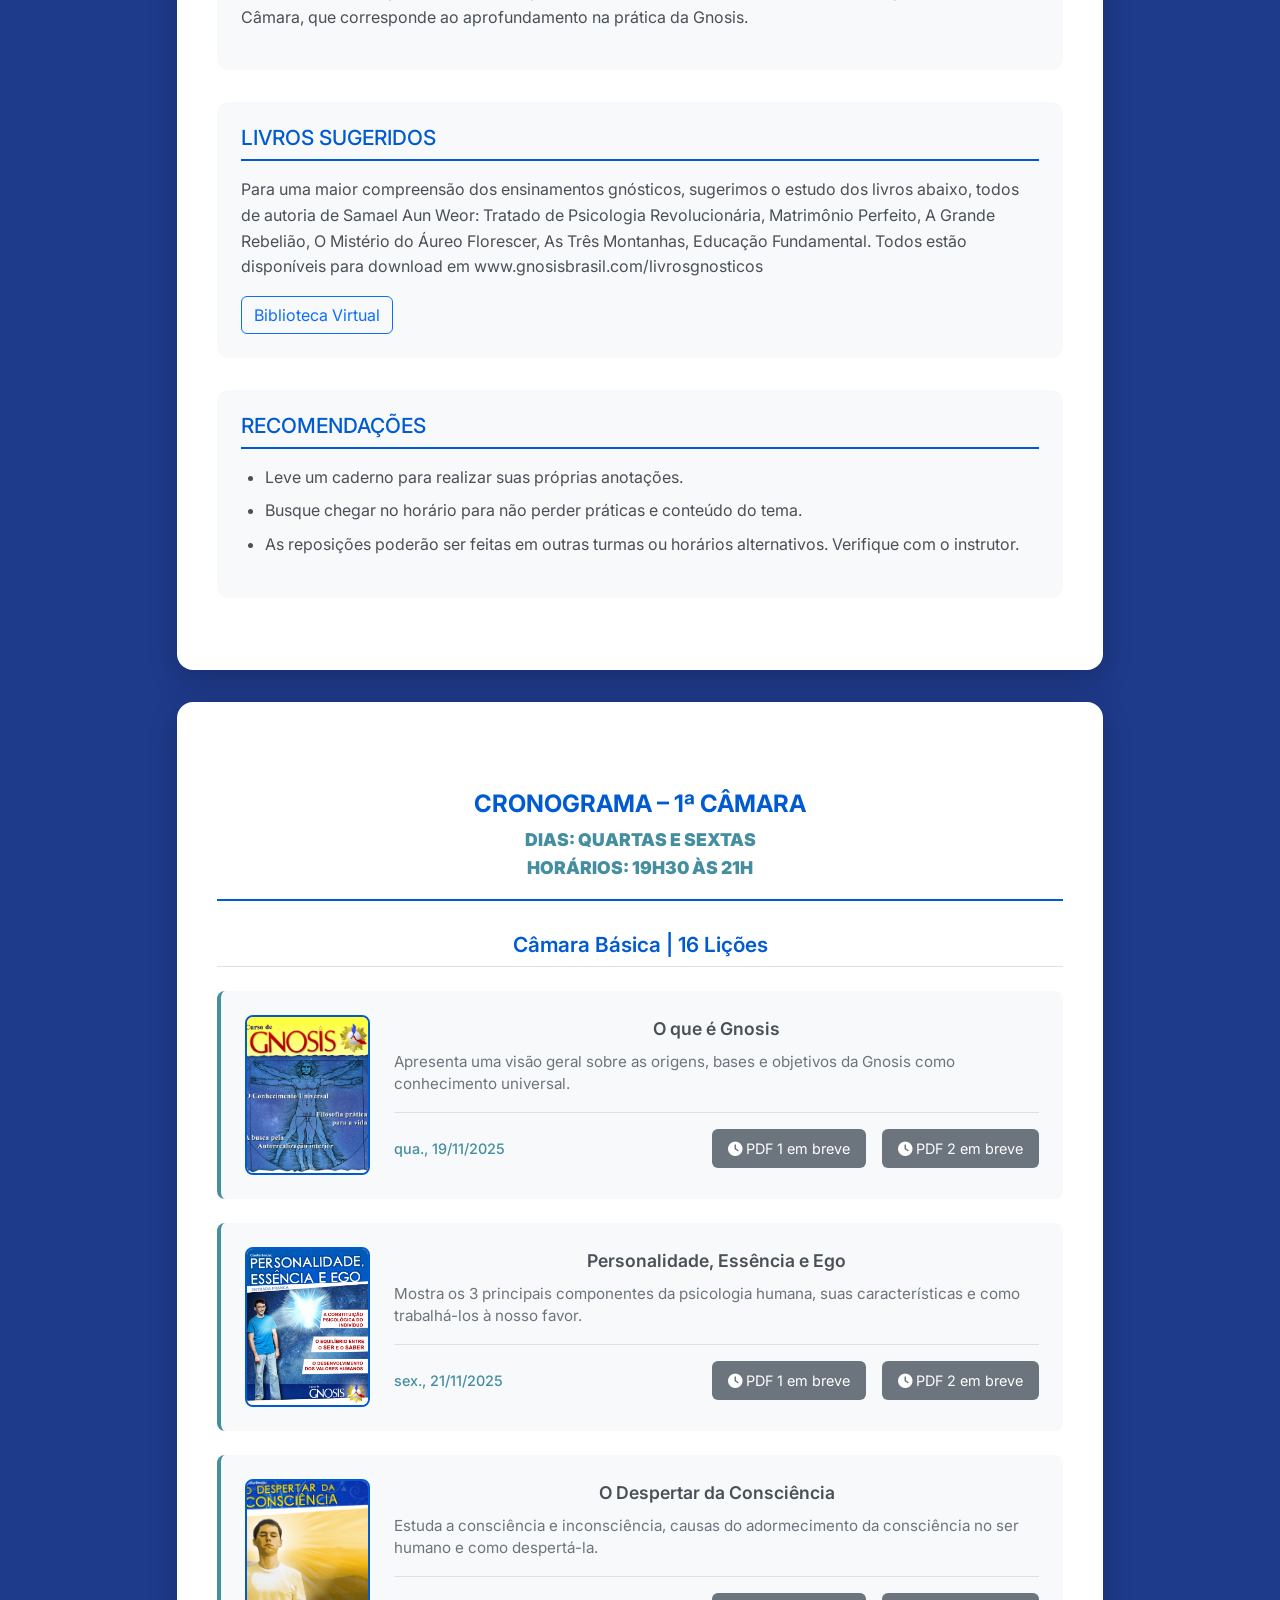
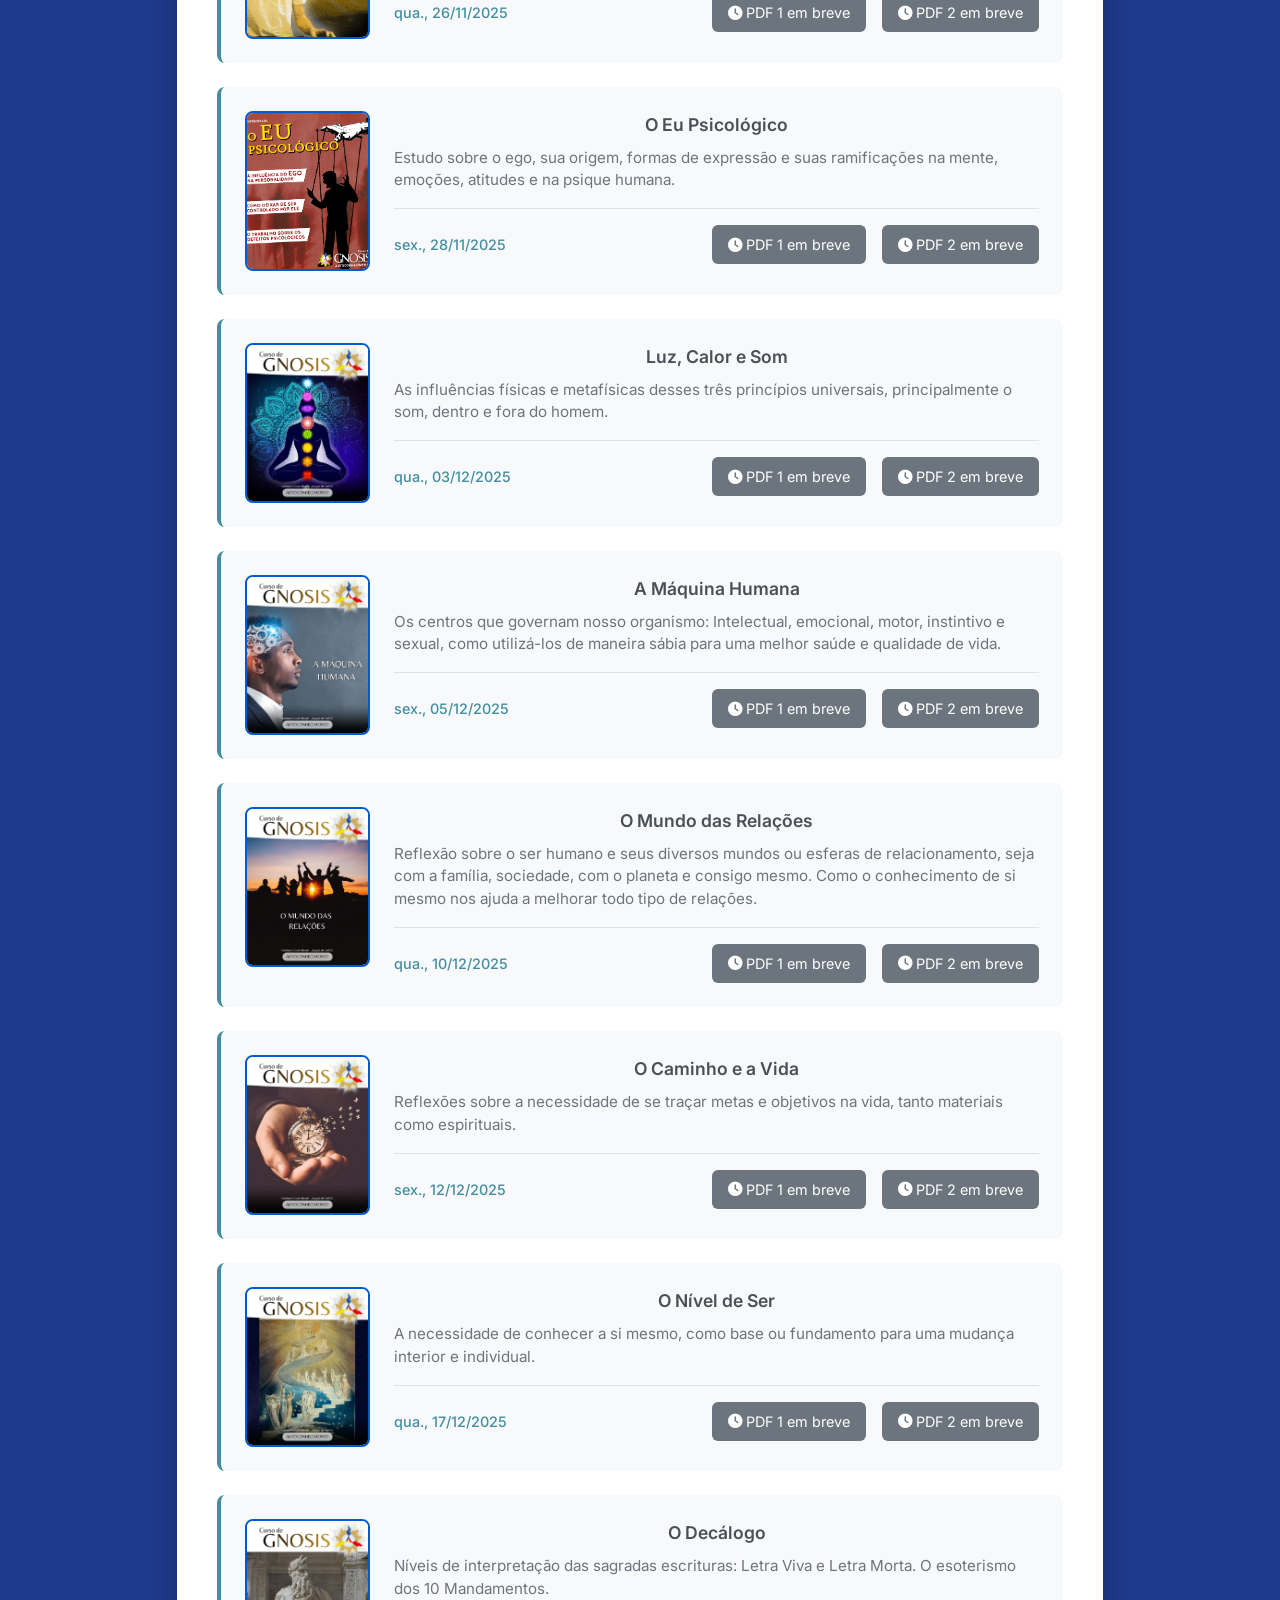
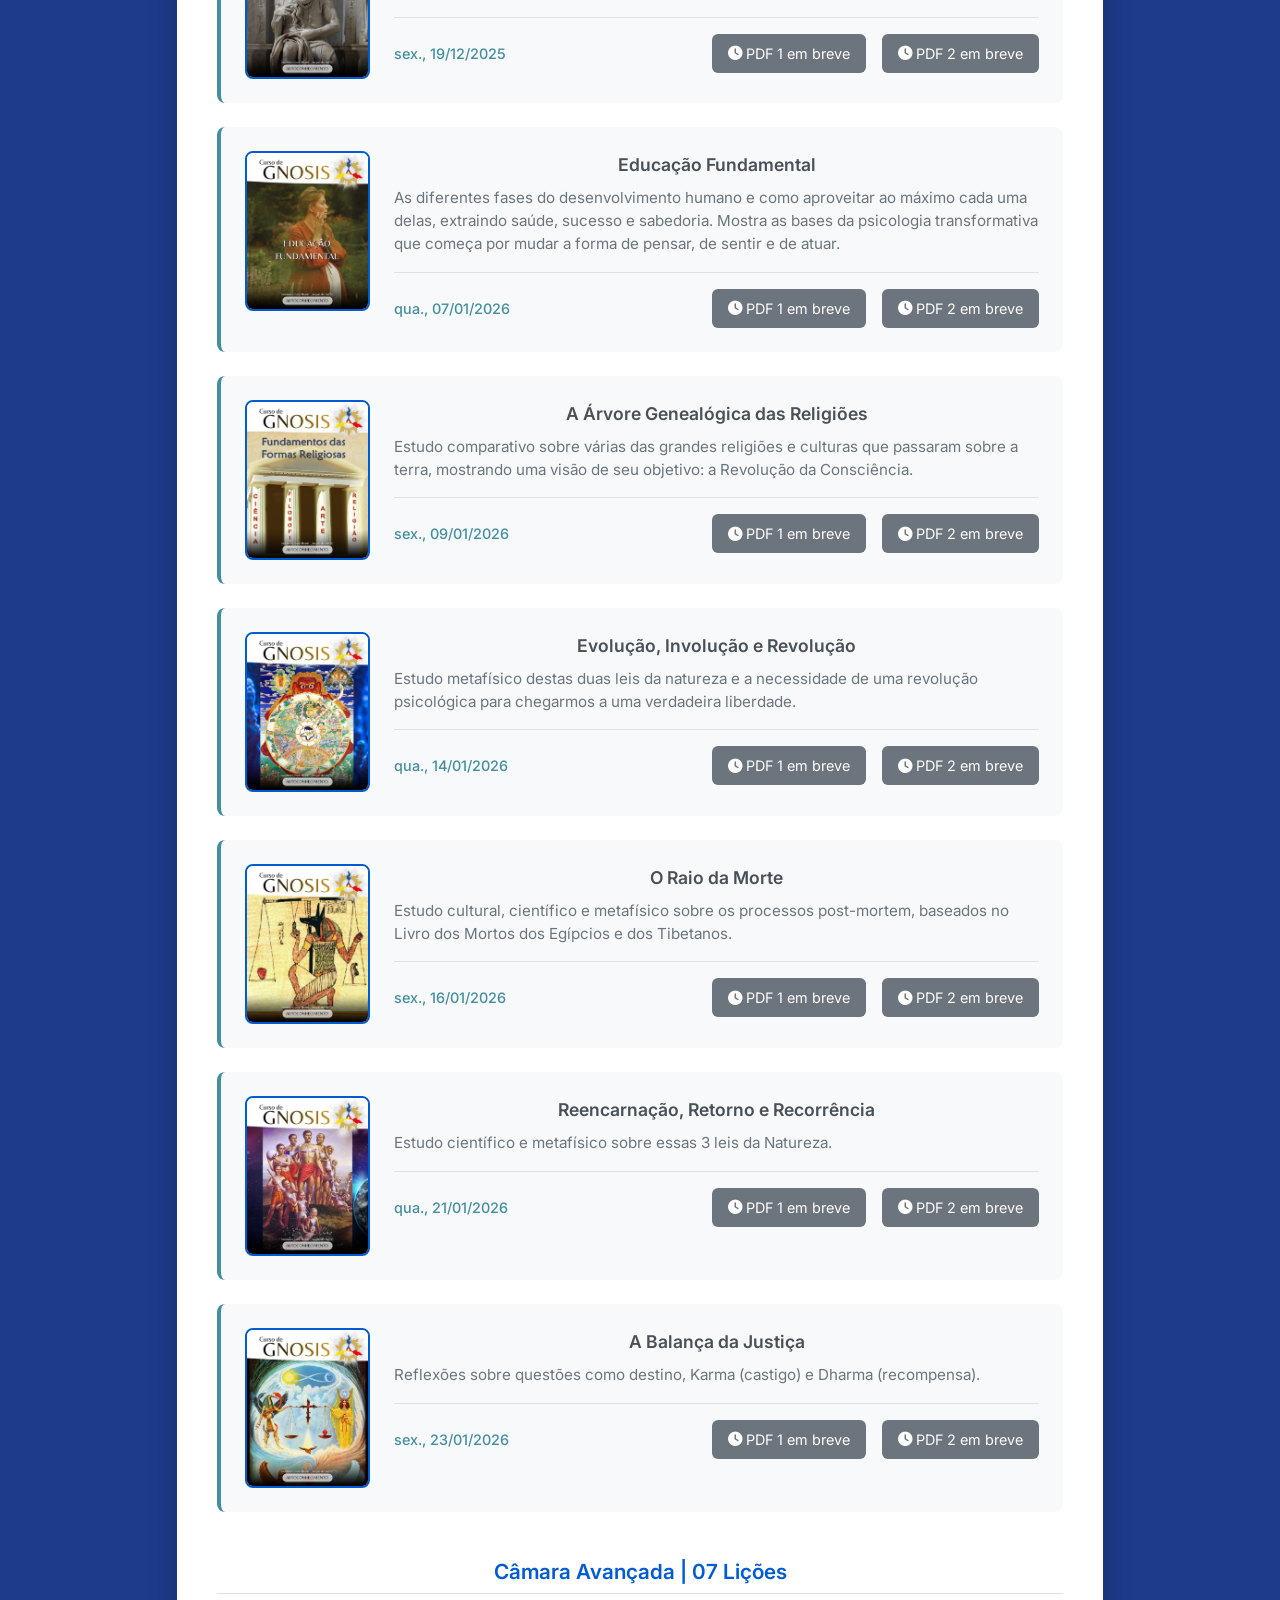
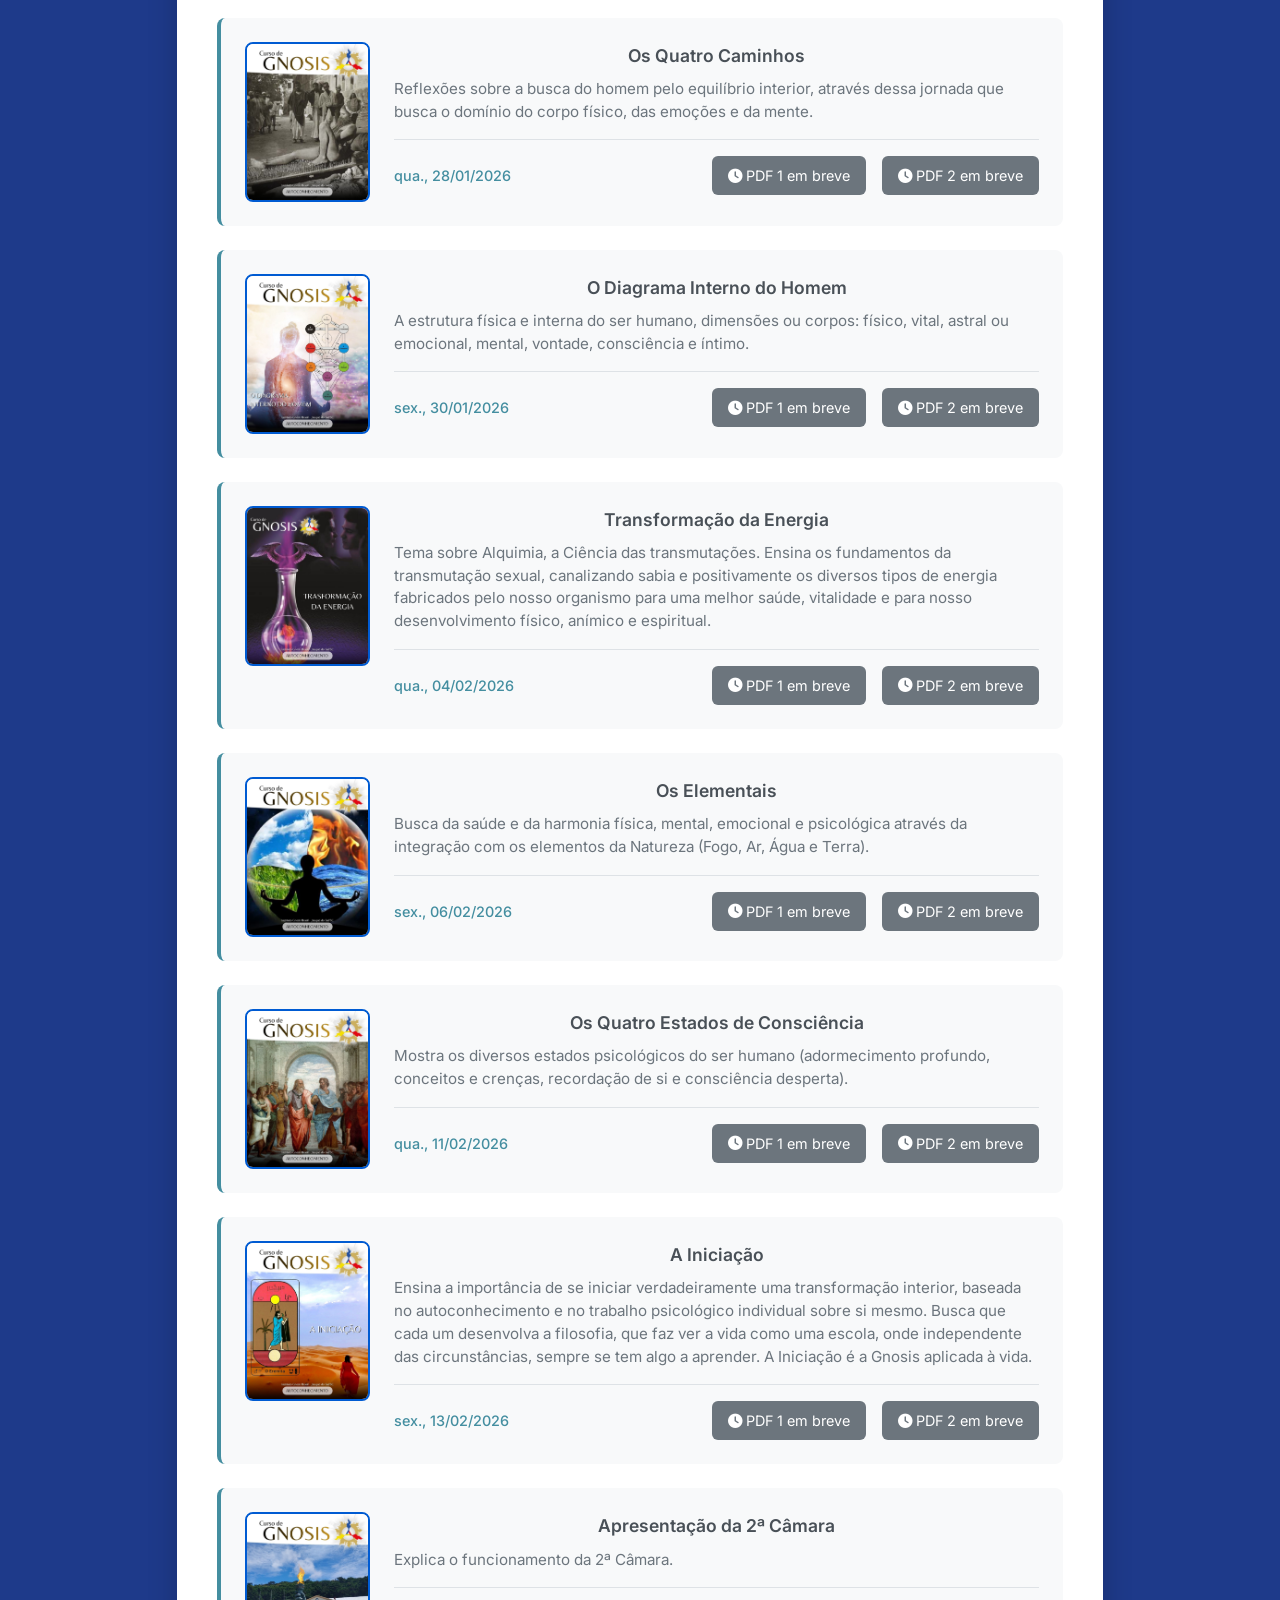
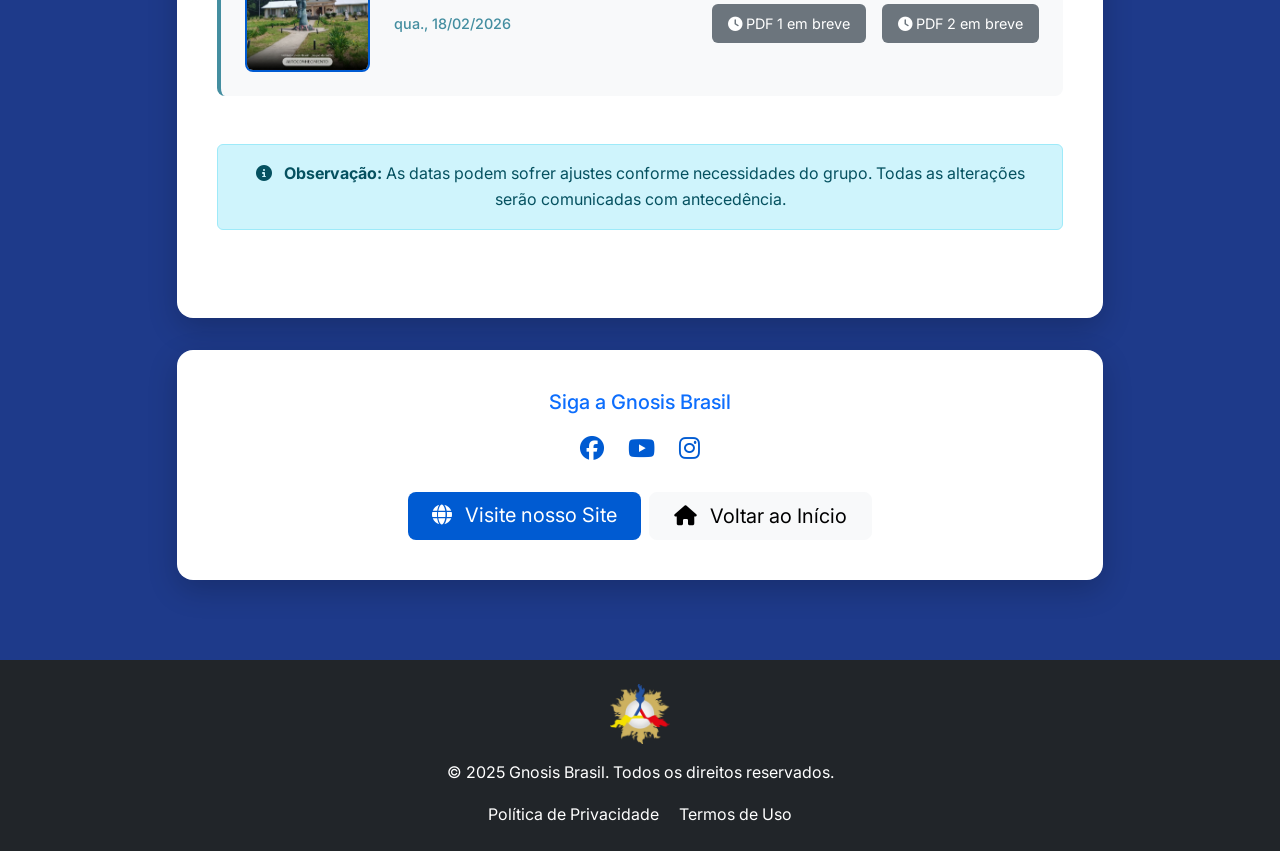
==== commit 6680d338: "Update cronograma.html" ====
--- a/cronograma.html
+++ b/cronograma.html
@@ -568,8 +568,8 @@
             <div class="schedule-header">
               <h4 class="schedule-title">CRONOGRAMA – 1ª CÂMARA</h4>
               <div class="schedule-subtitle">
-                <div><strong>DIAS: DOMINGOS</strong></div>
-                <div><strong>HORÁRIOS: 09H ÀS 10H30</strong></div>
+                <div><strong>DIAS: QUARTAS E SEXTAS</strong></div>
+                <div><strong>HORÁRIOS: 19H30 ÀS 21H</strong></div>
               </div>
             </div>
 
@@ -753,47 +753,44 @@
   ];
 
   // DATAS ATUALIZADAS CONFORME SOLICITADO
-  const FIRST_LESSON_DATE = new Date('2025-11-02T09:00:00'); // Primeira aula 02/11/2025
-  const LAST_LESSON_2025 = new Date('2025-12-21T09:00:00'); // Última aula de 2025
-  const FIRST_LESSON_2026 = new Date('2026-01-11T09:00:00'); // Primeira aula de 2026
+  // Aulas às quartas e sextas, começando em 19/11/2025
+  const scheduleDates = [
+    new Date('2025-11-19T19:30:00'), // 1 - qua
+    new Date('2025-11-21T19:30:00'), // 2 - sex
+    new Date('2025-11-26T19:30:00'), // 3 - qua
+    new Date('2025-11-28T19:30:00'), // 4 - sex
+    new Date('2025-12-03T19:30:00'), // 5 - qua
+    new Date('2025-12-05T19:30:00'), // 6 - sex
+    new Date('2025-12-10T19:30:00'), // 7 - qua
+    new Date('2025-12-12T19:30:00'), // 8 - sex
+    new Date('2025-12-17T19:30:00'), // 9 - qua
+    new Date('2025-12-19T19:30:00'), // 10 - sex
+    new Date('2026-01-07T19:30:00'), // 11 - qua
+    new Date('2026-01-09T19:30:00'), // 12 - sex
+    new Date('2026-01-14T19:30:00'), // 13 - qua
+    new Date('2026-01-16T19:30:00'), // 14 - sex
+    new Date('2026-01-21T19:30:00'), // 15 - qua
+    new Date('2026-01-23T19:30:00'), // 16 - sex
+    new Date('2026-01-28T19:30:00'), // 17 - qua
+    new Date('2026-01-30T19:30:00'), // 18 - sex
+    new Date('2026-02-04T19:30:00'), // 19 - qua
+    new Date('2026-02-06T19:30:00'), // 20 - sex
+    new Date('2026-02-11T19:30:00'), // 21 - qua
+    new Date('2026-02-13T19:30:00'), // 22 - sex
+    new Date('2026-02-18T19:30:00')  // 23 - qua
+  ];
 
   // Função para formatar data no formato brasileiro
   function formatDateForDisplay(date) {
-    const options = { day: '2-digit', month: '2-digit', year: 'numeric' };
+    const options = { weekday: 'short', day: '2-digit', month: '2-digit', year: 'numeric' };
     return date.toLocaleDateString('pt-BR', options);
-  }
-
-  // Função para calcular as datas das palestras COM RECESSO
-  function calculateScheduleDates() {
-    let currentDate = new Date(FIRST_LESSON_DATE); 
-    const scheduleDates = [];
-    let lessonCount = 0;
-
-    // Aulas de 2025 (até 21/12)
-    while (currentDate <= LAST_LESSON_2025 && lessonCount < 23) {
-      scheduleDates.push(new Date(currentDate));
-      currentDate.setDate(currentDate.getDate() + 7);
-      lessonCount++;
-    }
-
-    // Pular para 2026 (11/01)
-    currentDate = new Date(FIRST_LESSON_2026);
-
-    // Continuar as aulas de 2026
-    while (lessonCount < 23) {
-      scheduleDates.push(new Date(currentDate));
-      currentDate.setDate(currentDate.getDate() + 7);
-      lessonCount++;
-    }
-
-    return scheduleDates;
   }
 
   // Função para atualizar a barra de progresso
   function updateProgressBar() {
     const today = new Date();
-    const startDate = new Date(FIRST_LESSON_DATE);
-    const endDate = calculateScheduleDates()[22]; // Data da última aula
+    const startDate = new Date('2025-11-19T19:30:00');
+    const endDate = new Date('2026-02-18T19:30:00');
     
     // Calcular progresso baseado na data atual
     const totalDuration = endDate - startDate;
@@ -822,7 +819,6 @@
 
   // Função para renderizar o cronograma
   function renderSchedule() {
-    const dates = calculateScheduleDates();
     const basicContainer = document.getElementById('basicChamberDates');
     const advancedContainer = document.getElementById('advancedChamberDates');
 
@@ -839,7 +835,7 @@
           </div>
           <div class="schedule-description">${lessonDescriptions[lessonNumber]}</div>
           <div class="schedule-footer">
-            <div class="schedule-date">${formatDateForDisplay(dates[index])}</div>
+            <div class="schedule-date">${formatDateForDisplay(scheduleDates[index])}</div>
             <div class="material-buttons">
               ${lessonLinks[lessonNumber] ? 
                 `<a href="${lessonLinks[lessonNumber]}" target="_blank" class="btn-material">
@@ -873,7 +869,7 @@
           </div>
           <div class="schedule-description">${lessonDescriptions[lessonNumber]}</div>
           <div class="schedule-footer">
-            <div class="schedule-date">${formatDateForDisplay(dates[index + 16])}</div>
+            <div class="schedule-date">${formatDateForDisplay(scheduleDates[index + 16])}</div>
             <div class="material-buttons">
               <button class="btn-material" disabled>
                 <i class="fas fa-clock me-1"></i>PDF 1 em breve
